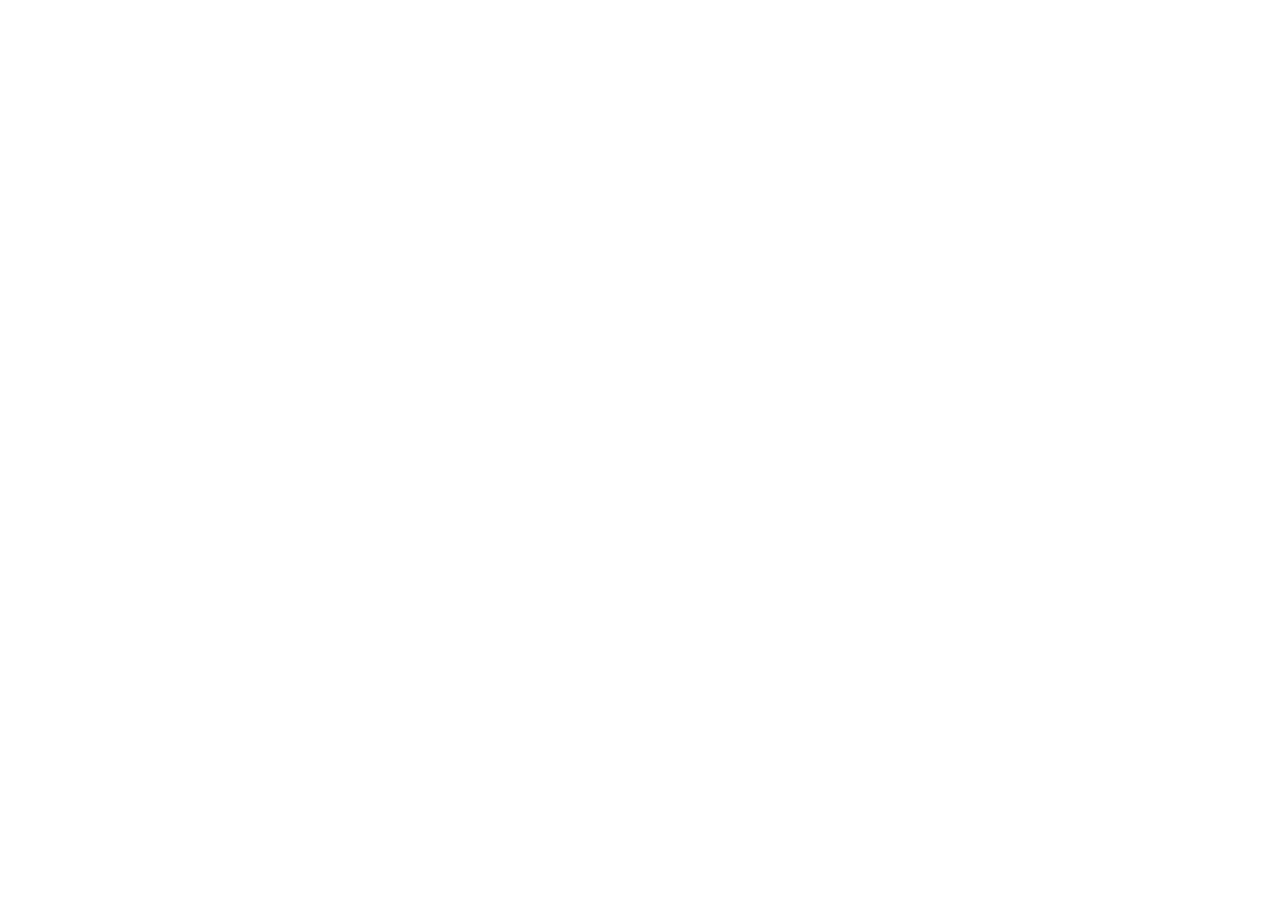
==== index.html @ 2f1ce7af "webshop üres fájlokkal" ====
<!DOCTYPE html>
<html lang="en">
<head>
    <meta charset="UTF-8">
    <meta name="viewport" content="width=device-width, initial-scale=1.0">
    <title>Bernáth Milán, Gubek Vera</title>
    <script type="module" src="index.js"></script>
</head>
<body>
    
</body>
</html>
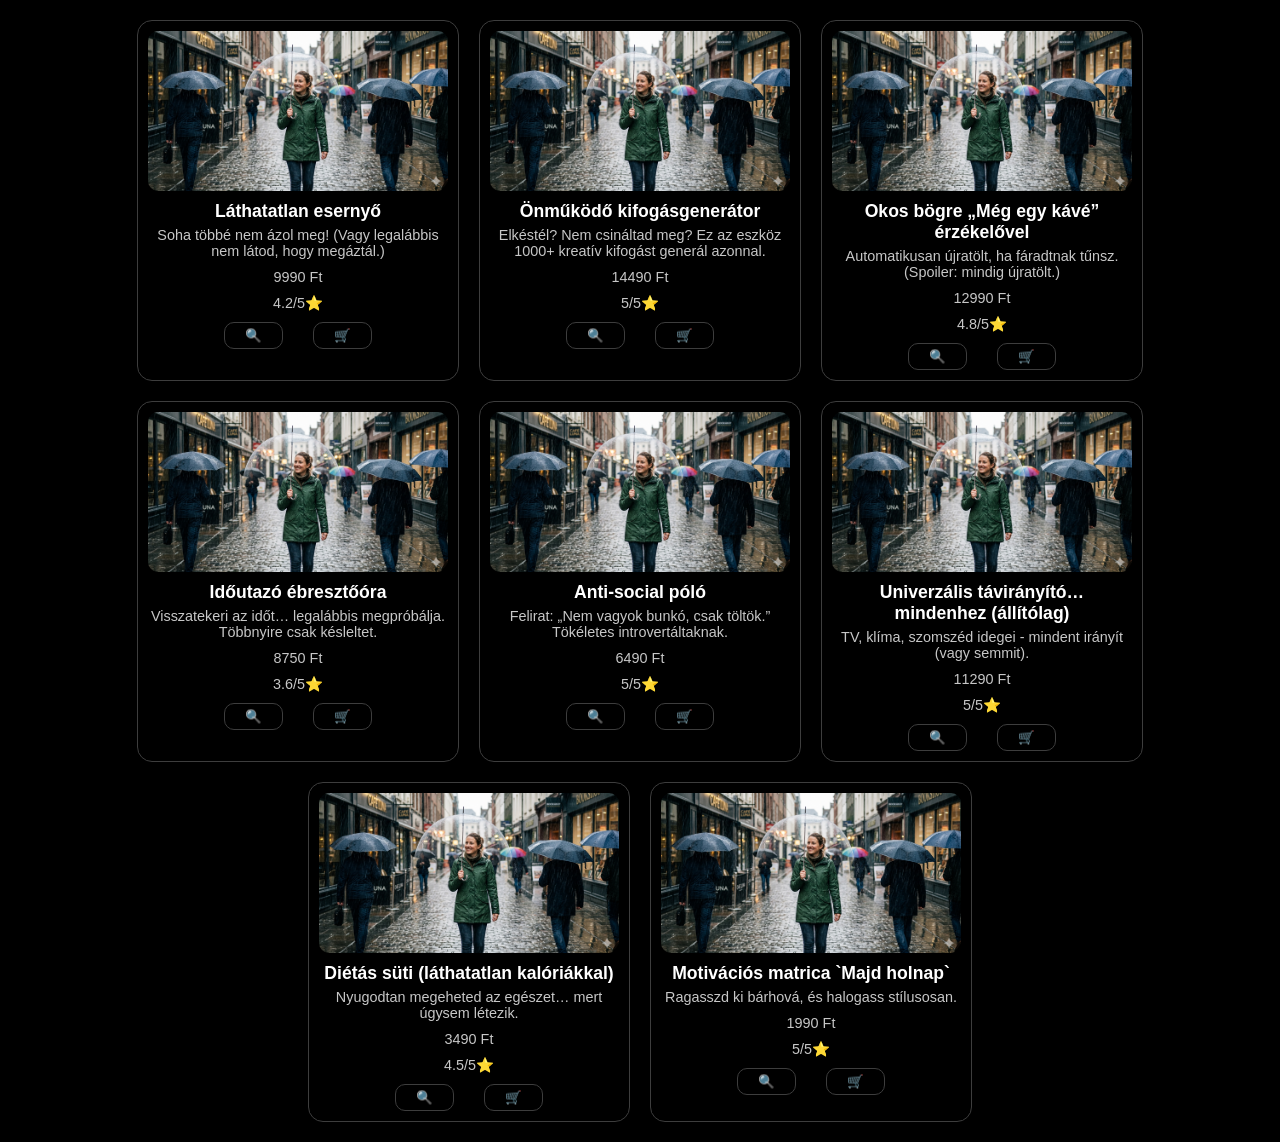
==== commit 9e0bcea4: "kész megjelenítés, formázással, +kosár és megtekint gomb" ====
--- a/index.html
+++ b/index.html
@@ -5,8 +5,15 @@
     <meta name="viewport" content="width=device-width, initial-scale=1.0">
     <title>Bernáth Milán, Gubek Vera</title>
     <script type="module" src="index.js"></script>
+    <link rel="stylesheet" href="stilus.css">
 </head>
 <body>
-    
+    <main>
+        <article>
+            <div class="termekek">
+                
+            </div>
+        </article>
+    </main>
 </body>
 </html>
--- a/stilus.css
+++ b/stilus.css
@@ -0,0 +1,76 @@
+body {
+    font-family: sans-serif;
+    background-color: black;
+    margin: 0;
+    padding: 20px;
+}
+
+article {
+    max-width: 1200px;
+    width: 90%;
+    margin: 0 auto;
+}
+
+.termekek {
+    display: flex;
+    flex-wrap: wrap;
+    gap: 20px;
+    justify-content: center;
+}
+
+.termekek .kep {
+    border: 1px solid rgb(61, 61, 61);
+    border-radius: 15px;
+    padding: 10px;
+    width: 300px;
+    transition: transform 0.3s ease, box-shadow 0.3s ease;
+    display: flex;
+    flex-direction: column;
+}
+
+.termekek .kep:hover {
+    transform: translateY(-5px);
+    box-shadow: 0 8px 16px rgba(255, 255, 255, 0.2);
+}
+
+.termekek img {
+    width: 100%;
+    height: 160px;
+    object-fit: cover;
+    border-radius: 10px;
+}
+
+
+.kep h1 {
+    font-size: 1.1rem;
+    margin: 10px 0 5px 0;
+    color: white;
+    text-align: center;
+}
+
+.kep p {
+    font-size: 0.9rem;
+    color: rgb(199, 199, 199);
+    margin: 0 0 10px 0;
+    text-align: center;
+}
+
+.gombok{
+    display: flex;
+    justify-content: center;
+    gap: 10%;
+}
+
+button{
+    border: 1px solid rgb(61, 61, 61);
+    border-radius: 10px;
+    padding: 5px 20px;
+    background-color: black;
+    cursor: pointer;
+    transition: transform 0.3s ease, box-shadow 0.3s ease;
+}
+
+button:hover {
+    transform: translateY(-5px);
+    box-shadow: 0 4px 8px rgba(255, 255, 255, 0.2);
+}
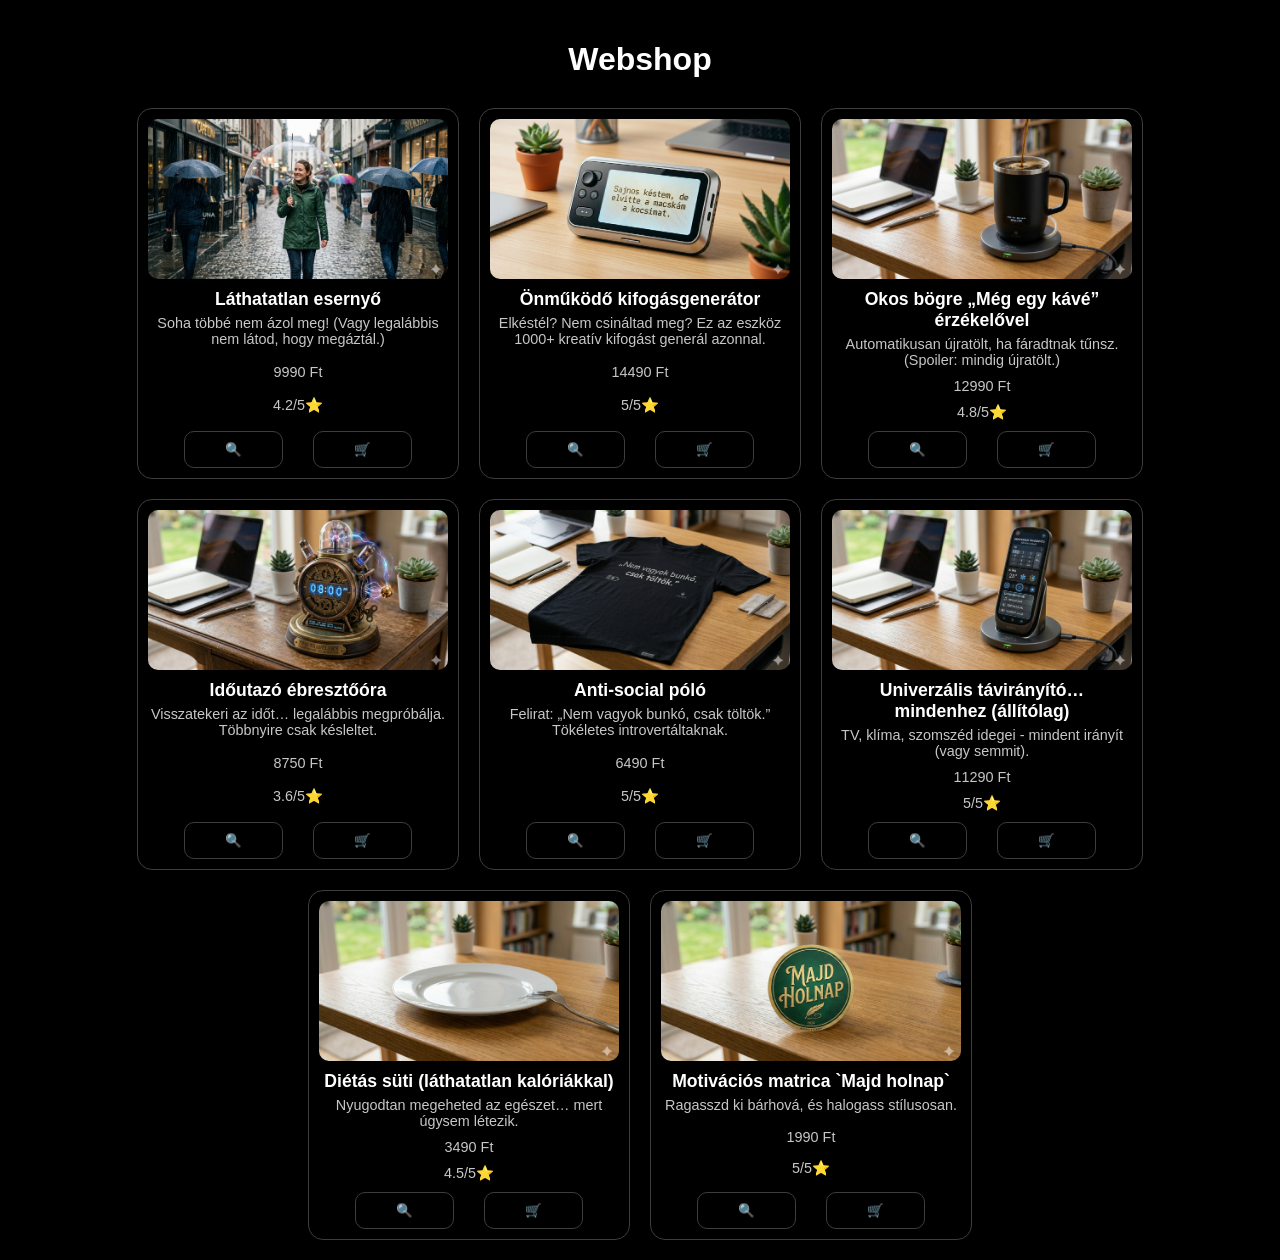
==== commit 80784350: "működő megtekintés funkció, +termék képek" ====
--- a/index.html
+++ b/index.html
@@ -9,11 +9,21 @@
 </head>
 <body>
     <main>
+        <header>
+            <h1>Webshop</h1>
+        </header>
         <article>
             <div class="termekek">
                 
             </div>
         </article>
     </main>
+    <div id="termek-modal" class="modal-overlay" style="display:none;">
+        <div class="modal-tartalom">
+            <div class="modal-body">
+            </div>
+            <button class="bezar">Bezár</button>
+        </div>
+    </div>
 </body>
 </html>
--- a/stilus.css
+++ b/stilus.css
@@ -3,6 +3,12 @@
     background-color: black;
     margin: 0;
     padding: 20px;
+    color: white;
+}
+
+header {
+    text-align: center;
+    margin-bottom: 30px;
 }
 
 article {
@@ -53,6 +59,7 @@
     color: rgb(199, 199, 199);
     margin: 0 0 10px 0;
     text-align: center;
+    flex-grow: 1;
 }
 
 .gombok{
@@ -64,13 +71,82 @@
 button{
     border: 1px solid rgb(61, 61, 61);
     border-radius: 10px;
-    padding: 5px 20px;
+    padding: 10px 40px;
     background-color: black;
+    color: white;
     cursor: pointer;
-    transition: transform 0.3s ease, box-shadow 0.3s ease;
+    transition: background-color 0.3s ease, box-shadow 0.3s ease;
 }
 
 button:hover {
-    transform: translateY(-5px);
-    box-shadow: 0 4px 8px rgba(255, 255, 255, 0.2);
+    background-color: rgb(255, 225, 0);
+    box-shadow: 0 4px 8px rgba(255, 225, 0, 0.524);
+}
+
+.modal-overlay {
+    position: fixed;
+    top: 0;
+    left: 0;
+    width: 100%;
+    height: 100%;
+    background-color: rgba(0, 0, 0, 0.9);
+    display: flex;
+    justify-content: center;
+    align-items: center;
+    z-index: 1000;
+}
+
+.modal-tartalom {
+    background: black;
+    padding: 20px;
+    border-radius: 15px;
+    position: relative;
+    max-width: 80%;
+    box-shadow: 0 0 20px rgba(255,255,255,0.2);
+    animation: zoomIn 0.3s ease;
+}
+
+.bezar {
+    display: block;
+    justify-self: center;
+    border: 1px solid rgb(61, 61, 61);
+    border-radius: 10px;
+    padding: 15px 45px;
+    background-color: black;
+    color: white;
+    cursor: pointer;
+    transition: background-color 0.3s ease, box-shadow 0.3s ease;
+}
+
+.bezar:hover {
+    background-color: rgb(255, 0, 0);
+    box-shadow: 0 4px 8px rgba(255, 0, 0, 0.524);
+}
+
+.nagy-kartya {
+    display: flex;
+    flex-direction: column;
+    justify-content: center;
+    align-items: center;
+    gap: 20px;
+}
+
+.nagy-kartya-info {
+    text-align: center;
+}
+
+.nagy-kartya img{
+    max-width: 70%;
+    height: auto;
+    border-radius: 10px;
+}
+
+@keyframes zoomIn {
+    from { transform: scale(0.5); opacity: 0; }
+    to { transform: scale(1); opacity: 1; }
+}
+
+.tabla img{
+    max-width: 40%;
+    min-width: 150px;
 }
